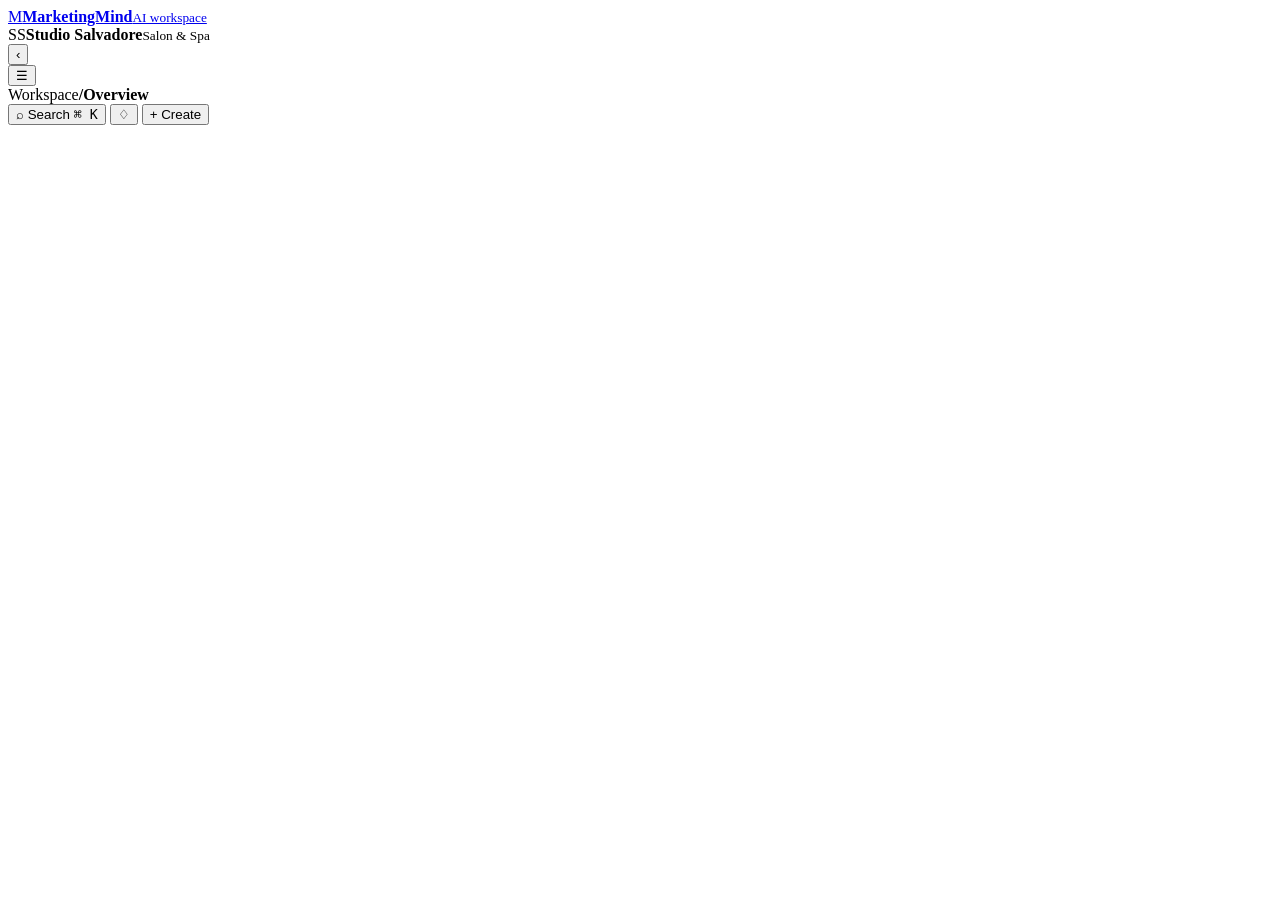
==== index.html @ ed291e64 "Add index.html" ====
<!doctype html>
<html lang="en">
<head>
  <meta charset="UTF-8" />
  <meta name="viewport" content="width=device-width, initial-scale=1.0" />
  <meta name="description" content="MarketingMind AI — a practical digital marketing workspace for local businesses." />
  <meta name="theme-color" content="#17130f" />
  <title>MarketingMind AI — Studio Salvadore</title>
  <link rel="preconnect" href="https://fonts.googleapis.com">
  <link rel="preconnect" href="https://fonts.gstatic.com" crossorigin>
  <link href="https://fonts.googleapis.com/css2?family=DM+Sans:wght@400;500;600;700&family=Manrope:wght@600;700;800&display=swap" rel="stylesheet">
  <link rel="stylesheet" href="styles.css" />
</head>
<body>
  <div class="app-shell">
    <aside class="sidebar" id="sidebar">
      <a class="brand" href="#dashboard" data-route="dashboard" aria-label="MarketingMind home">
        <span class="brand-mark">M</span><span><strong>MarketingMind</strong><small>AI workspace</small></span>
      </a>
      <nav id="mainNav" aria-label="Main navigation"></nav>
      <div class="sidebar-footer">
        <div class="workspace-mini"><span class="avatar">SS</span><span><strong>Studio Salvadore</strong><small>Salon & Spa</small></span></div>
        <button class="icon-button" id="collapseButton" title="Collapse navigation">‹</button>
      </div>
    </aside>

    <main class="main">
      <header class="topbar">
        <button class="mobile-menu icon-button" id="menuButton" aria-label="Open menu">☰</button>
        <div class="breadcrumbs"><span>Workspace</span><b>/</b><strong id="pageCrumb">Overview</strong></div>
        <div class="top-actions">
          <button class="search-trigger" id="searchButton"><span>⌕</span> Search <kbd>⌘ K</kbd></button>
          <button class="icon-button notice-button" title="Notifications">♢<i></i></button>
          <button class="primary-button" data-action="create-content">+ Create</button>
        </div>
      </header>
      <div class="page" id="app" tabindex="-1"></div>
    </main>
  </div>

  <div class="toast" id="toast" role="status"></div>
  <dialog id="modal"><form method="dialog" id="modalContent"></form></dialog>
  <script src="app.js"></script>
</body>
</html>
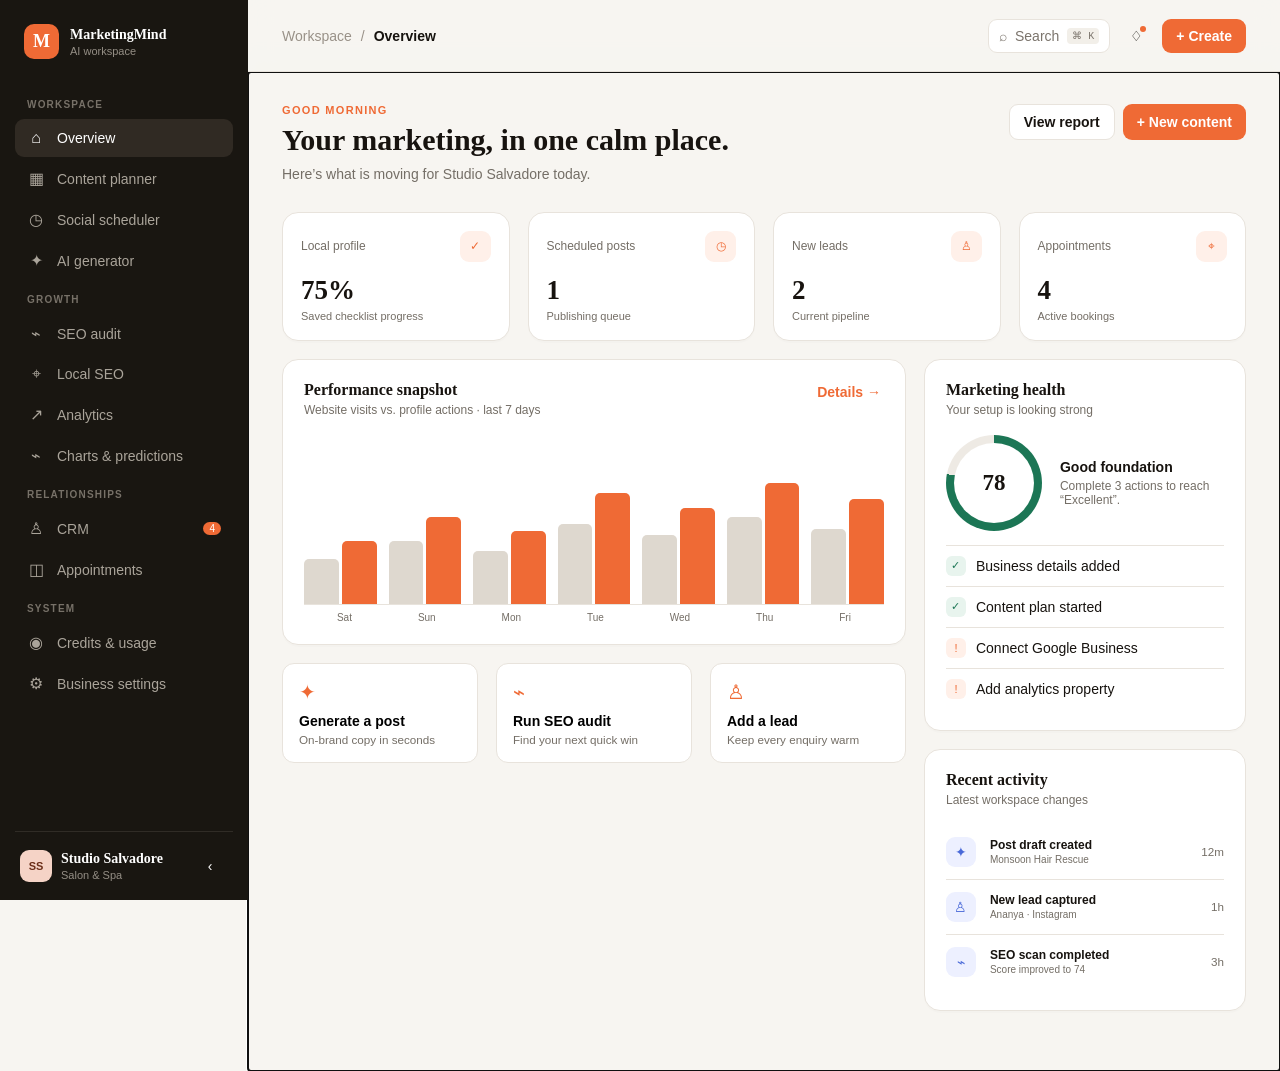
==== commit 65d4a72e: "Update index.html for installable PWA" ====
--- a/index.html
+++ b/index.html
@@ -5,7 +5,12 @@
   <meta name="viewport" content="width=device-width, initial-scale=1.0" />
   <meta name="description" content="MarketingMind AI — a practical digital marketing workspace for local businesses." />
   <meta name="theme-color" content="#17130f" />
+  <meta name="application-name" content="MarketingMind AI" />
+  <meta name="apple-mobile-web-app-capable" content="yes" />
+  <meta name="apple-mobile-web-app-status-bar-style" content="black-translucent" />
   <title>MarketingMind AI — Studio Salvadore</title>
+  <link rel="manifest" href="manifest.webmanifest" />
+  <link rel="icon" href="icon.svg" type="image/svg+xml" />
   <link rel="preconnect" href="https://fonts.googleapis.com">
   <link rel="preconnect" href="https://fonts.gstatic.com" crossorigin>
   <link href="https://fonts.googleapis.com/css2?family=DM+Sans:wght@400;500;600;700&family=Manrope:wght@600;700;800&display=swap" rel="stylesheet">
@@ -31,6 +36,7 @@
         <div class="top-actions">
           <button class="search-trigger" id="searchButton"><span>⌕</span> Search <kbd>⌘ K</kbd></button>
           <button class="icon-button notice-button" title="Notifications">♢<i></i></button>
+          <button class="ghost-button" id="installApp" hidden>Install app</button>
           <button class="primary-button" data-action="create-content">+ Create</button>
         </div>
       </header>
--- a/styles.css
+++ b/styles.css
@@ -0,0 +1,9 @@
+:root{--ink:#17130f;--muted:#746e66;--line:#e8e3dc;--paper:#f7f5f1;--card:#fff;--orange:#ef6a35;--orange-soft:#fff0e9;--green:#1c7655;--green-soft:#e8f4ee;--blue:#4969d8;--blue-soft:#edf0ff;--yellow:#e5a82b;--shadow:0 12px 40px rgba(37,29,20,.07);--radius:16px}
+*{box-sizing:border-box}html{scroll-behavior:smooth}body{margin:0;background:var(--paper);color:var(--ink);font-family:'DM Sans',sans-serif;font-size:14px}button,input,select,textarea{font:inherit}button{cursor:pointer}.app-shell{min-height:100vh;display:grid;grid-template-columns:248px 1fr}.sidebar{position:sticky;top:0;height:100vh;background:#191611;color:#fff;padding:24px 15px 16px;display:flex;flex-direction:column;z-index:20}.brand{display:flex;gap:11px;align-items:center;color:#fff;text-decoration:none;padding:0 9px 28px}.brand-mark{display:grid;place-items:center;width:35px;height:35px;border-radius:10px;background:var(--orange);font-family:Manrope;font-weight:800;font-size:18px}.brand strong,.workspace-mini strong{display:block;font-family:Manrope;font-size:14px}.brand small,.workspace-mini small{display:block;color:#948e85;font-size:11px;margin-top:2px}.nav-label{color:#777168;text-transform:uppercase;letter-spacing:.12em;font-size:10px;font-weight:700;padding:12px 12px 7px}.nav-item{width:100%;border:0;color:#aaa49a;background:transparent;border-radius:9px;display:flex;align-items:center;gap:12px;padding:10px 12px;margin:2px 0;text-align:left}.nav-item:hover{color:#fff;background:#25211c}.nav-item.active{color:#fff;background:#302a23}.nav-icon{font-size:16px;width:18px;text-align:center}.nav-badge{margin-left:auto;background:var(--orange);color:#fff;border-radius:10px;padding:1px 6px;font-size:10px}.sidebar-footer{margin-top:auto;border-top:1px solid #302c26;padding:16px 5px 0;display:flex;align-items:center;gap:8px}.workspace-mini{display:flex;gap:9px;align-items:center;min-width:0;flex:1}.workspace-mini strong{white-space:nowrap;overflow:hidden;text-overflow:ellipsis}.avatar{width:32px;height:32px;flex:none;border-radius:9px;background:#f5d3c6;color:#6b2e18;display:grid;place-items:center;font-size:11px;font-weight:800}.icon-button{border:0;background:transparent;color:inherit;border-radius:9px;width:36px;height:36px}.icon-button:hover{background:rgba(100,80,60,.08)}.main{min-width:0}.topbar{height:72px;background:rgba(247,245,241,.9);backdrop-filter:blur(12px);border-bottom:1px solid var(--line);display:flex;align-items:center;justify-content:space-between;padding:0 34px;position:sticky;top:0;z-index:10}.breadcrumbs{display:flex;gap:9px;align-items:center}.breadcrumbs span,.breadcrumbs b{color:#999188;font-weight:400}.top-actions{display:flex;align-items:center;gap:8px}.search-trigger{border:1px solid var(--line);background:#fff;color:#7b746c;border-radius:9px;padding:8px 10px;display:flex;gap:8px;align-items:center}.search-trigger kbd{border:0;background:#f2efe9;padding:2px 5px;border-radius:4px;font-size:10px}.notice-button{position:relative}.notice-button i{position:absolute;width:6px;height:6px;border-radius:50%;background:var(--orange);right:8px;top:8px}.primary-button,.secondary-button,.ghost-button{border-radius:9px;padding:9px 14px;font-weight:700;border:0}.primary-button{background:var(--orange);color:#fff}.primary-button:hover{background:#dc5825}.secondary-button{background:var(--ink);color:#fff}.ghost-button{background:#fff;color:var(--ink);border:1px solid var(--line)}.page{padding:32px 34px 60px;max-width:1500px;margin:auto}.page-heading{display:flex;justify-content:space-between;align-items:flex-start;margin-bottom:26px;gap:20px}.eyebrow{color:var(--orange);font-size:11px;font-weight:800;text-transform:uppercase;letter-spacing:.12em}.page-heading h1{font:800 30px/1.2 Manrope;margin:6px 0}.page-heading p{color:var(--muted);margin:0;max-width:640px;line-height:1.55}.heading-actions{display:flex;gap:8px}.grid{display:grid;gap:18px}.stats-grid{grid-template-columns:repeat(4,1fr);margin-bottom:18px}.stat-card,.card{background:var(--card);border:1px solid var(--line);border-radius:var(--radius);box-shadow:0 2px 0 rgba(30,25,20,.01)}.stat-card{padding:18px}.stat-top{display:flex;justify-content:space-between;align-items:center;color:var(--muted);font-size:12px}.stat-icon{width:31px;height:31px;border-radius:9px;display:grid;place-items:center;background:var(--orange-soft);color:var(--orange)}.stat-value{font:800 27px Manrope;margin:13px 0 4px}.trend{font-size:11px;color:var(--green)}.trend.neutral{color:var(--muted)}.dashboard-grid{grid-template-columns:minmax(0,1.55fr) minmax(290px,.8fr)}.card{padding:21px}.card-header{display:flex;justify-content:space-between;align-items:flex-start;margin-bottom:18px}.card-title{font:700 16px Manrope;margin:0}.card-subtitle{color:var(--muted);font-size:12px;margin:4px 0 0}.text-button{border:0;background:none;color:var(--orange);font-weight:700;padding:3px}.progress{height:7px;border-radius:10px;background:#eeeae4;overflow:hidden}.progress span{display:block;height:100%;border-radius:inherit;background:var(--orange)}.score-row{display:flex;align-items:center;gap:18px}.score-ring{--score:72;width:96px;height:96px;border-radius:50%;display:grid;place-items:center;background:conic-gradient(var(--green) calc(var(--score)*1%),#eeeae4 0);position:relative;flex:none}.score-ring:after{content:'';position:absolute;inset:8px;background:#fff;border-radius:50%}.score-ring strong{z-index:1;font:800 23px Manrope}.checklist{list-style:none;padding:0;margin:14px 0 0}.checklist li{padding:10px 0;border-top:1px solid var(--line);display:flex;gap:10px;align-items:center}.check-dot{width:20px;height:20px;border-radius:6px;display:grid;place-items:center;background:var(--green-soft);color:var(--green);font-size:11px}.check-dot.pending{background:var(--orange-soft);color:var(--orange)}.quick-actions{grid-template-columns:repeat(3,1fr);margin-top:18px}.quick-action{border:1px solid var(--line);background:#fff;border-radius:12px;padding:16px;text-align:left}.quick-action:hover{border-color:#d7c8bb;box-shadow:var(--shadow)}.quick-action span{display:block;color:var(--orange);font-size:20px;margin-bottom:9px}.quick-action strong{display:block}.quick-action small{color:var(--muted);display:block;margin-top:4px}.activity{list-style:none;padding:0;margin:0}.activity li{display:grid;grid-template-columns:34px 1fr auto;gap:10px;align-items:center;padding:12px 0;border-top:1px solid var(--line)}.activity li:first-child{border-top:0}.activity-icon{width:30px;height:30px;border-radius:9px;background:var(--blue-soft);color:var(--blue);display:grid;place-items:center}.activity p{margin:0;font-size:12px}.activity small{color:var(--muted)}.bar-chart{height:170px;display:flex;align-items:flex-end;gap:12px;padding-top:20px;border-bottom:1px solid var(--line)}.bar-group{height:100%;flex:1;display:flex;gap:3px;align-items:flex-end}.bar{width:50%;background:#ded8cf;border-radius:5px 5px 0 0}.bar.orange{background:var(--orange)}.chart-labels{display:flex;justify-content:space-around;color:var(--muted);font-size:10px;margin-top:7px}.table-wrap{overflow:auto}.data-table{width:100%;border-collapse:collapse}.data-table th{font-size:10px;text-transform:uppercase;letter-spacing:.08em;color:var(--muted);text-align:left;border-bottom:1px solid var(--line);padding:11px 10px}.data-table td{padding:13px 10px;border-bottom:1px solid var(--line);white-space:nowrap}.pill{display:inline-block;border-radius:20px;padding:4px 8px;font-size:10px;font-weight:700;background:var(--paper);color:var(--muted)}.pill.green{background:var(--green-soft);color:var(--green)}.pill.orange{background:var(--orange-soft);color:var(--orange)}.pill.blue{background:var(--blue-soft);color:var(--blue)}.module-grid{grid-template-columns:repeat(3,1fr)}.content-card{overflow:hidden;padding:0}.content-preview{height:120px;background:linear-gradient(135deg,#5d2d22,#e99a73);padding:17px;color:#fff;display:flex;flex-direction:column;justify-content:flex-end}.content-preview.alt{background:linear-gradient(135deg,#183c35,#75b29b)}.content-preview.third{background:linear-gradient(135deg,#3a315c,#a38ed9)}.content-body{padding:16px}.content-meta{display:flex;justify-content:space-between;color:var(--muted);font-size:11px;margin-top:13px}.form-grid{display:grid;grid-template-columns:1fr 1fr;gap:16px}.field{display:flex;flex-direction:column;gap:7px}.field.full{grid-column:1/-1}.field label{font-size:11px;font-weight:700;color:#5d5750}.field input,.field select,.field textarea{width:100%;border:1px solid var(--line);background:#fff;border-radius:9px;padding:11px;color:var(--ink);outline:none}.field textarea{min-height:100px;resize:vertical}.field input:focus,.field textarea:focus,.field select:focus{border-color:var(--orange);box-shadow:0 0 0 3px var(--orange-soft)}.settings-layout{display:grid;grid-template-columns:210px 1fr;gap:18px}.settings-nav button{display:block;width:100%;border:0;background:none;text-align:left;padding:10px;border-radius:8px;color:var(--muted)}.settings-nav button.active{background:var(--orange-soft);color:var(--orange);font-weight:700}.integration{display:flex;align-items:center;gap:13px;padding:14px;border:1px solid var(--line);border-radius:11px;margin-top:10px}.integration-logo{width:38px;height:38px;border-radius:10px;background:var(--paper);display:grid;place-items:center;font-weight:800}.integration div:nth-child(2){flex:1}.integration p{margin:2px 0 0;color:var(--muted);font-size:11px}.audit-row{display:grid;grid-template-columns:34px 1fr auto;align-items:center;gap:12px;padding:14px 0;border-bottom:1px solid var(--line)}.audit-state{width:29px;height:29px;border-radius:50%;display:grid;place-items:center;background:var(--green-soft);color:var(--green)}.audit-state.warn{background:#fff6df;color:#ad7813}.audit-state.bad{background:#feeceb;color:#bf4138}.audit-row p{margin:3px 0 0;color:var(--muted);font-size:11px}.credit-box{background:var(--ink);color:#fff;border-radius:var(--radius);padding:24px}.credit-box .progress{background:#3c3730;margin:16px 0 7px}.credit-box small{color:#a49d93}.calendar-strip{display:grid;grid-template-columns:repeat(7,1fr);gap:6px;margin-bottom:18px}.calendar-day{text-align:center;padding:10px 4px;border-radius:9px;background:var(--paper);color:var(--muted);font-size:11px}.calendar-day.active{background:var(--orange);color:#fff}.calendar-day strong{display:block;font-size:15px;margin-top:4px}.empty-state{text-align:center;padding:55px 20px}.empty-state span{font-size:35px}.empty-state h3{font:700 18px Manrope}.empty-state p{color:var(--muted)}dialog{border:0;border-radius:18px;padding:0;box-shadow:0 25px 80px rgba(0,0,0,.25);width:min(560px,calc(100% - 28px))}dialog::backdrop{background:rgba(25,20,15,.55);backdrop-filter:blur(3px)}#modalContent{padding:25px}.modal-head{display:flex;justify-content:space-between;align-items:center;margin-bottom:20px}.modal-head h2{font:800 20px Manrope;margin:0}.modal-actions{display:flex;justify-content:flex-end;gap:8px;margin-top:20px}.toast{position:fixed;right:25px;bottom:25px;background:var(--ink);color:#fff;padding:12px 17px;border-radius:10px;box-shadow:var(--shadow);transform:translateY(80px);opacity:0;transition:.25s;z-index:100}.toast.show{transform:none;opacity:1}.mobile-menu{display:none}.muted{color:var(--muted)}
+.forecast-controls{display:grid;grid-template-columns:180px 180px 1fr 1fr;gap:18px;align-items:end;margin-bottom:18px}.range-field{display:flex;flex-direction:column;gap:10px}.range-field label{font-size:11px;font-weight:700;color:#5d5750;display:flex;justify-content:space-between}.range-field strong{color:var(--orange)}.range-field input{accent-color:var(--orange);width:100%}.forecast-stats{margin-top:0}.prediction-grid{grid-template-columns:minmax(0,1.6fr) minmax(260px,.7fr)}.chart-legend{display:flex;flex-wrap:wrap;gap:12px;color:var(--muted);font-size:10px}.chart-legend span{display:flex;align-items:center;gap:5px}.legend-dot{width:18px;height:3px;border-radius:3px;background:#25211c}.legend-dot.baseline{background:#a49d93}.legend-dot.scenario{background:var(--orange)}.svg-chart{width:100%;min-height:310px}.svg-chart svg{display:block;width:100%;height:auto;overflow:visible}.grid-line{stroke:#ece7e0;stroke-width:1}.axis-line{stroke:#cbc4bb;stroke-width:1}.axis-label,.axis-caption{fill:var(--muted);font-size:10px}.forecast-zone{fill:#fff8f3}.forecast-label{fill:var(--orange);font-size:9px;font-weight:800;letter-spacing:.12em}.chart-line{fill:none;stroke-width:3;stroke-linejoin:round;stroke-linecap:round}.actual-line{stroke:#25211c}.baseline-line{stroke:#a49d93;stroke-dasharray:6 6}.scenario-line{stroke:var(--orange)}.scenario-point{fill:#fff;stroke:var(--orange);stroke-width:3}.channel-chart{padding-top:8px}.channel-row{margin-bottom:22px}.channel-row>div:first-child{display:flex;justify-content:space-between;gap:12px;margin-bottom:8px}.channel-row span{color:var(--muted);font-size:11px}.channel-track{height:9px;background:#eeeae4;border-radius:9px;overflow:hidden}.channel-track span{display:block;height:100%;background:var(--orange);border-radius:inherit}.channel-row:nth-child(2) .channel-track span{background:var(--green)}.channel-row:nth-child(3) .channel-track span{background:var(--blue)}.channel-row:nth-child(4) .channel-track span{background:var(--yellow)}.assumption-grid{display:grid;grid-template-columns:repeat(4,1fr);gap:20px}.assumption-grid>div{border-left:2px solid var(--line);padding-left:12px}.assumption-grid p{color:var(--muted);font-size:11px;line-height:1.5;margin:5px 0 0}
+@media(max-width:1050px){.stats-grid{grid-template-columns:repeat(2,1fr)}.module-grid{grid-template-columns:repeat(2,1fr)}}
+@media(max-width:800px){.app-shell{display:block}.sidebar{position:fixed;left:-270px;width:248px;transition:.25s}.sidebar.open{left:0;box-shadow:20px 0 50px rgba(0,0,0,.2)}.mobile-menu{display:block}.topbar{padding:0 16px}.breadcrumbs{display:none}.page{padding:24px 16px 50px}.dashboard-grid,.settings-layout,.prediction-grid{grid-template-columns:1fr}.forecast-controls{grid-template-columns:1fr 1fr}.search-trigger{display:none}.page-heading{display:block}.heading-actions{margin-top:14px}.module-grid{grid-template-columns:1fr 1fr}.assumption-grid{grid-template-columns:1fr 1fr}}
+@media(max-width:550px){.stats-grid,.module-grid,.quick-actions,.form-grid,.forecast-controls,.assumption-grid{grid-template-columns:1fr}.field.full{grid-column:auto}.top-actions .notice-button{display:none}.page-heading h1{font-size:25px}.calendar-strip{gap:2px}.calendar-day{font-size:9px}.card{padding:17px}.chart-legend{margin-top:10px}.svg-chart{min-height:240px}}
+.data-import{display:flex;align-items:center;justify-content:space-between;gap:20px;margin-bottom:12px}.data-import-actions{display:flex;align-items:center;gap:8px;flex:none}.file-button{display:inline-block}@media(max-width:550px){.data-import{align-items:flex-start;flex-direction:column}.data-import-actions{width:100%;justify-content:space-between}}
+.combined-analysis{margin-bottom:18px}.analysis-layout{display:grid;grid-template-columns:.85fr 1.15fr;gap:28px}.analysis-score{display:flex;align-items:center;gap:18px}.signal-list{display:flex;flex-wrap:wrap;gap:7px;margin-top:12px}.signal-list span{background:var(--paper);border-radius:7px;padding:6px 8px;color:var(--muted);font-size:10px}.signal-list b{color:var(--ink);margin-left:4px}.fundamental-head{display:flex;justify-content:space-between;align-items:flex-start}.fundamental-head>strong{font:800 25px Manrope;color:var(--orange)}.fundamental-inputs{display:grid;grid-template-columns:repeat(4,1fr);gap:9px;margin-top:12px}.fundamental-inputs .field input{padding:8px}.analysis-verdict{margin-top:18px;padding:12px 14px;background:var(--green-soft);color:var(--green);border-radius:10px;font-size:12px;line-height:1.5}@media(max-width:900px){.analysis-layout{grid-template-columns:1fr}.fundamental-inputs{grid-template-columns:1fr 1fr}}@media(max-width:550px){.analysis-score{align-items:flex-start}.fundamental-inputs{grid-template-columns:1fr 1fr}}
+
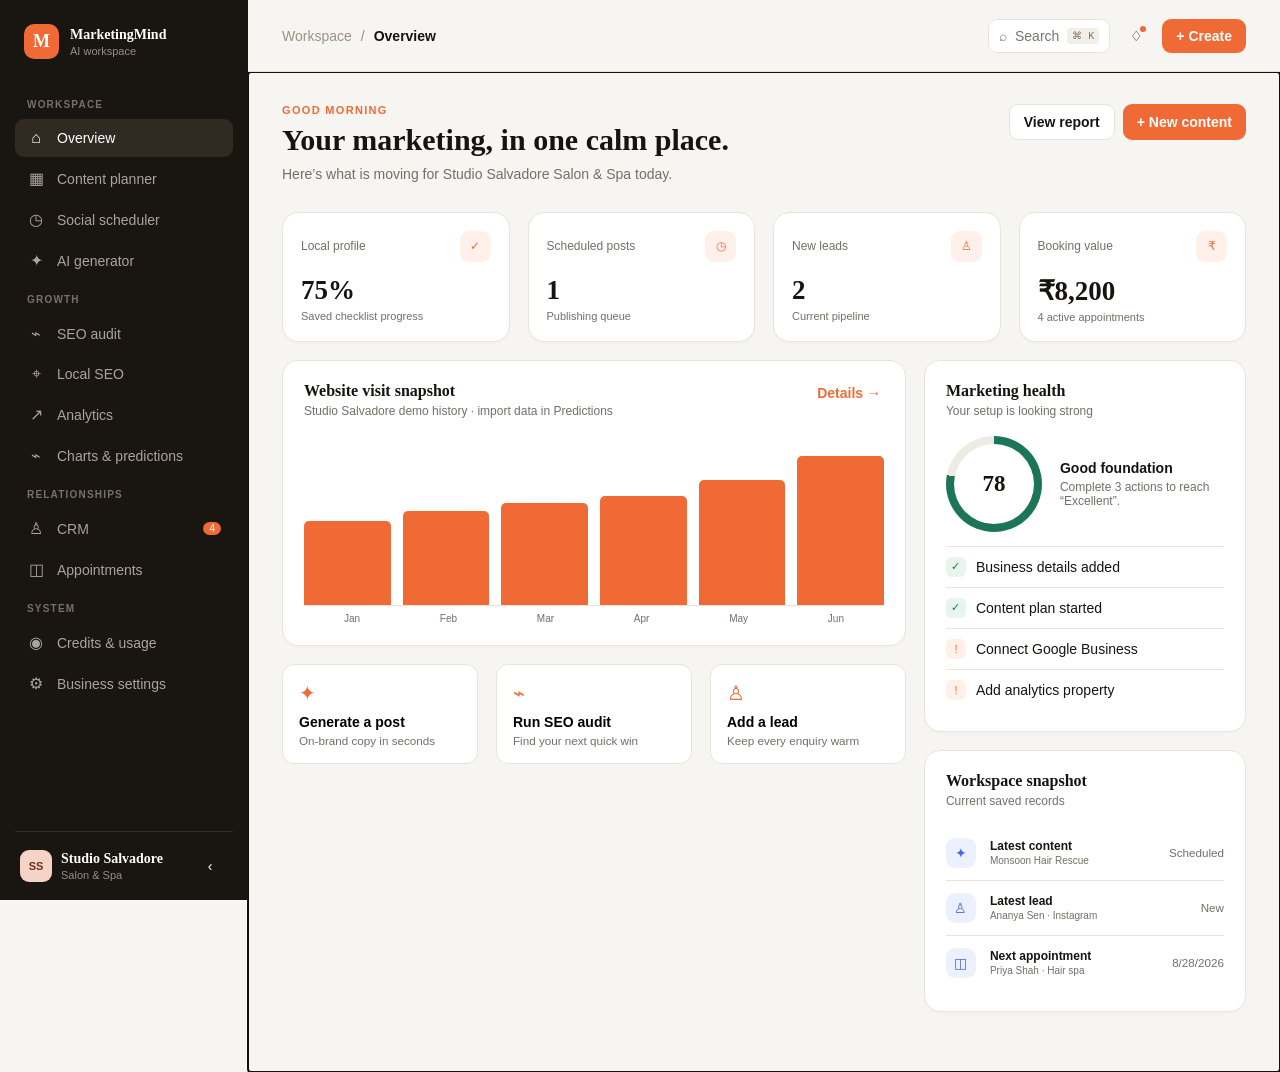
==== commit d4da6e79: "Add dynamic workspace branding targets" ====
--- a/index.html
+++ b/index.html
@@ -24,7 +24,7 @@
       </a>
       <nav id="mainNav" aria-label="Main navigation"></nav>
       <div class="sidebar-footer">
-        <div class="workspace-mini"><span class="avatar">SS</span><span><strong>Studio Salvadore</strong><small>Salon & Spa</small></span></div>
+        <div class="workspace-mini"><span class="avatar" id="workspaceAvatar">SS</span><span><strong id="workspaceName">Studio Salvadore</strong><small id="workspaceCategory">Salon & Spa</small></span></div>
         <button class="icon-button" id="collapseButton" title="Collapse navigation">‹</button>
       </div>
     </aside>
@@ -35,7 +35,7 @@
         <div class="breadcrumbs"><span>Workspace</span><b>/</b><strong id="pageCrumb">Overview</strong></div>
         <div class="top-actions">
           <button class="search-trigger" id="searchButton"><span>⌕</span> Search <kbd>⌘ K</kbd></button>
-          <button class="icon-button notice-button" title="Notifications">♢<i></i></button>
+          <button class="icon-button notice-button" id="notificationButton" title="Notifications" aria-label="Notifications">♢<i></i></button>
           <button class="ghost-button" id="installApp" hidden>Install app</button>
           <button class="primary-button" data-action="create-content">+ Create</button>
         </div>
--- a/styles.css
+++ b/styles.css
@@ -5,5 +5,7 @@
 @media(max-width:800px){.app-shell{display:block}.sidebar{position:fixed;left:-270px;width:248px;transition:.25s}.sidebar.open{left:0;box-shadow:20px 0 50px rgba(0,0,0,.2)}.mobile-menu{display:block}.topbar{padding:0 16px}.breadcrumbs{display:none}.page{padding:24px 16px 50px}.dashboard-grid,.settings-layout,.prediction-grid{grid-template-columns:1fr}.forecast-controls{grid-template-columns:1fr 1fr}.search-trigger{display:none}.page-heading{display:block}.heading-actions{margin-top:14px}.module-grid{grid-template-columns:1fr 1fr}.assumption-grid{grid-template-columns:1fr 1fr}}
 @media(max-width:550px){.stats-grid,.module-grid,.quick-actions,.form-grid,.forecast-controls,.assumption-grid{grid-template-columns:1fr}.field.full{grid-column:auto}.top-actions .notice-button{display:none}.page-heading h1{font-size:25px}.calendar-strip{gap:2px}.calendar-day{font-size:9px}.card{padding:17px}.chart-legend{margin-top:10px}.svg-chart{min-height:240px}}
 .data-import{display:flex;align-items:center;justify-content:space-between;gap:20px;margin-bottom:12px}.data-import-actions{display:flex;align-items:center;gap:8px;flex:none}.file-button{display:inline-block}@media(max-width:550px){.data-import{align-items:flex-start;flex-direction:column}.data-import-actions{width:100%;justify-content:space-between}}
+.search-results{display:grid;gap:7px;margin-top:14px;max-height:360px;overflow:auto}.search-result{display:grid;grid-template-columns:30px 1fr auto;align-items:center;gap:10px;border:1px solid var(--line);background:#fff;border-radius:10px;padding:11px;text-align:left;color:var(--ink)}.search-result:hover,.search-result:focus{border-color:var(--orange);background:var(--orange-soft)}.search-result span{color:var(--orange);font-size:17px}.search-result small{color:var(--muted)}.empty-search{text-align:center;color:var(--muted);padding:28px}
+.notification-list{display:grid;gap:8px}.notification-item{display:grid;grid-template-columns:36px 1fr auto;gap:11px;align-items:center;border:1px solid var(--line);background:#fff;border-radius:11px;padding:13px;text-align:left;color:var(--ink)}.notification-item:hover{border-color:var(--orange);background:var(--orange-soft)}.notification-item>span{width:34px;height:34px;border-radius:9px;background:var(--orange-soft);color:var(--orange);display:grid;place-items:center;font-size:17px}.notification-item small{display:block;color:var(--muted);margin-top:3px}.notification-item>strong{color:var(--orange)}
 .combined-analysis{margin-bottom:18px}.analysis-layout{display:grid;grid-template-columns:.85fr 1.15fr;gap:28px}.analysis-score{display:flex;align-items:center;gap:18px}.signal-list{display:flex;flex-wrap:wrap;gap:7px;margin-top:12px}.signal-list span{background:var(--paper);border-radius:7px;padding:6px 8px;color:var(--muted);font-size:10px}.signal-list b{color:var(--ink);margin-left:4px}.fundamental-head{display:flex;justify-content:space-between;align-items:flex-start}.fundamental-head>strong{font:800 25px Manrope;color:var(--orange)}.fundamental-inputs{display:grid;grid-template-columns:repeat(4,1fr);gap:9px;margin-top:12px}.fundamental-inputs .field input{padding:8px}.analysis-verdict{margin-top:18px;padding:12px 14px;background:var(--green-soft);color:var(--green);border-radius:10px;font-size:12px;line-height:1.5}@media(max-width:900px){.analysis-layout{grid-template-columns:1fr}.fundamental-inputs{grid-template-columns:1fr 1fr}}@media(max-width:550px){.analysis-score{align-items:flex-start}.fundamental-inputs{grid-template-columns:1fr 1fr}}
 
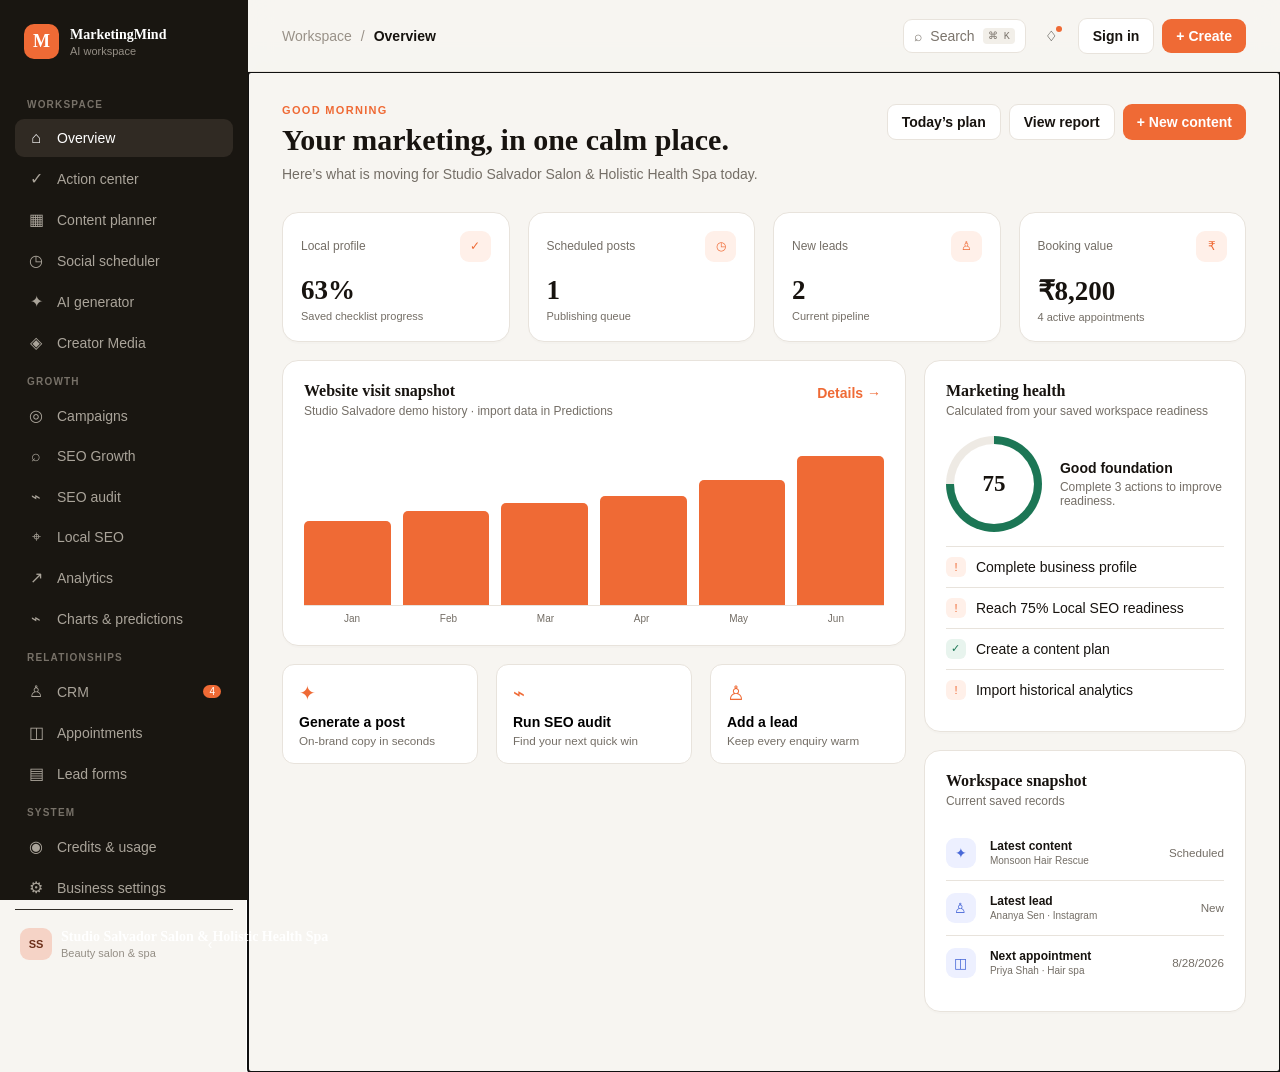
==== commit 7bf37020: "Integrate verified Studio Salvador profile and safe connectors" ====
--- a/index.html
+++ b/index.html
@@ -1,52 +1,52 @@
-<!doctype html>
-<html lang="en">
-<head>
-  <meta charset="UTF-8" />
-  <meta name="viewport" content="width=device-width, initial-scale=1.0" />
-  <meta name="description" content="MarketingMind AI — a practical digital marketing workspace for local businesses." />
-  <meta name="theme-color" content="#17130f" />
-  <meta name="application-name" content="MarketingMind AI" />
-  <meta name="apple-mobile-web-app-capable" content="yes" />
-  <meta name="apple-mobile-web-app-status-bar-style" content="black-translucent" />
-  <title>MarketingMind AI — Studio Salvadore</title>
-  <link rel="manifest" href="manifest.webmanifest" />
-  <link rel="icon" href="icon.svg" type="image/svg+xml" />
-  <link rel="preconnect" href="https://fonts.googleapis.com">
-  <link rel="preconnect" href="https://fonts.gstatic.com" crossorigin>
-  <link href="https://fonts.googleapis.com/css2?family=DM+Sans:wght@400;500;600;700&family=Manrope:wght@600;700;800&display=swap" rel="stylesheet">
-  <link rel="stylesheet" href="styles.css" />
-</head>
-<body>
-  <div class="app-shell">
-    <aside class="sidebar" id="sidebar">
-      <a class="brand" href="#dashboard" data-route="dashboard" aria-label="MarketingMind home">
-        <span class="brand-mark">M</span><span><strong>MarketingMind</strong><small>AI workspace</small></span>
-      </a>
-      <nav id="mainNav" aria-label="Main navigation"></nav>
-      <div class="sidebar-footer">
-        <div class="workspace-mini"><span class="avatar" id="workspaceAvatar">SS</span><span><strong id="workspaceName">Studio Salvadore</strong><small id="workspaceCategory">Salon & Spa</small></span></div>
-        <button class="icon-button" id="collapseButton" title="Collapse navigation">‹</button>
-      </div>
-    </aside>
-
-    <main class="main">
-      <header class="topbar">
-        <button class="mobile-menu icon-button" id="menuButton" aria-label="Open menu">☰</button>
-        <div class="breadcrumbs"><span>Workspace</span><b>/</b><strong id="pageCrumb">Overview</strong></div>
-        <div class="top-actions">
-          <button class="search-trigger" id="searchButton"><span>⌕</span> Search <kbd>⌘ K</kbd></button>
-          <button class="icon-button notice-button" id="notificationButton" title="Notifications" aria-label="Notifications">♢<i></i></button>
-          <button class="ghost-button" id="installApp" hidden>Install app</button>
-          <button class="primary-button" data-action="create-content">+ Create</button>
-        </div>
-      </header>
-      <div class="page" id="app" tabindex="-1"></div>
-    </main>
-  </div>
-
-  <div class="toast" id="toast" role="status"></div>
-  <dialog id="modal"><form method="dialog" id="modalContent"></form></dialog>
-  <script src="app.js"></script>
-</body>
-</html>
+<!doctype html>
+<html lang="en">
+<head>
+  <meta charset="UTF-8" />
+  <meta name="viewport" content="width=device-width, initial-scale=1.0" />
+  <meta name="description" content="MarketingMind AI — a practical digital marketing workspace for local businesses." />
+  <meta name="theme-color" content="#17130f" />
+  <meta name="application-name" content="MarketingMind AI" />
+  <meta name="apple-mobile-web-app-capable" content="yes" />
+  <meta name="apple-mobile-web-app-status-bar-style" content="black-translucent" />
+  <title>MarketingMind AI — Studio Salvador</title>
+  <link rel="manifest" href="manifest.webmanifest" />
+  <link rel="icon" href="icon.svg" type="image/svg+xml" />
+  <link rel="preconnect" href="https://fonts.googleapis.com">
+  <link rel="preconnect" href="https://fonts.gstatic.com" crossorigin>
+  <link href="https://fonts.googleapis.com/css2?family=DM+Sans:wght@400;500;600;700&family=Manrope:wght@600;700;800&display=swap" rel="stylesheet">
+  <link rel="stylesheet" href="styles.css" />
+</head>
+<body>
+  <div class="app-shell">
+    <aside class="sidebar" id="sidebar">
+      <a class="brand" href="#dashboard" data-route="dashboard" aria-label="MarketingMind home">
+        <span class="brand-mark">M</span><span><strong>MarketingMind</strong><small>AI workspace</small></span>
+      </a>
+      <nav id="mainNav" aria-label="Main navigation"></nav>
+      <div class="sidebar-footer">
+        <div class="workspace-mini"><span class="avatar" id="workspaceAvatar">SS</span><span><strong id="workspaceName">Studio Salvador</strong><small id="workspaceCategory">Salon & Spa</small></span></div>
+        <button class="icon-button" id="collapseButton" title="Collapse navigation">‹</button>
+      </div>
+    </aside>
 
+    <main class="main">
+      <header class="topbar">
+        <button class="mobile-menu icon-button" id="menuButton" aria-label="Open menu">☰</button>
+        <div class="breadcrumbs"><span>Workspace</span><b>/</b><strong id="pageCrumb">Overview</strong></div>
+        <div class="top-actions">
+          <button class="search-trigger" id="searchButton"><span>⌕</span> Search <kbd>⌘ K</kbd></button>
+          <button class="icon-button notice-button" id="notificationButton" title="Notifications" aria-label="Notifications">♢<i></i></button>
+          <button class="ghost-button" id="accountButton">Sign in</button>
+          <button class="ghost-button" id="installApp" hidden>Install app</button>
+          <button class="primary-button" data-action="create-content">+ Create</button>
+        </div>
+      </header>
+      <div class="page" id="app" tabindex="-1"></div>
+    </main>
+  </div>
+
+  <div class="toast" id="toast" role="status"></div>
+  <dialog id="modal"><form method="dialog" id="modalContent"></form></dialog>
+  <script src="app.js"></script>
+</body>
+</html>
--- a/styles.css
+++ b/styles.css
@@ -7,5 +7,18 @@
 .data-import{display:flex;align-items:center;justify-content:space-between;gap:20px;margin-bottom:12px}.data-import-actions{display:flex;align-items:center;gap:8px;flex:none}.file-button{display:inline-block}@media(max-width:550px){.data-import{align-items:flex-start;flex-direction:column}.data-import-actions{width:100%;justify-content:space-between}}
 .search-results{display:grid;gap:7px;margin-top:14px;max-height:360px;overflow:auto}.search-result{display:grid;grid-template-columns:30px 1fr auto;align-items:center;gap:10px;border:1px solid var(--line);background:#fff;border-radius:10px;padding:11px;text-align:left;color:var(--ink)}.search-result:hover,.search-result:focus{border-color:var(--orange);background:var(--orange-soft)}.search-result span{color:var(--orange);font-size:17px}.search-result small{color:var(--muted)}.empty-search{text-align:center;color:var(--muted);padding:28px}
 .notification-list{display:grid;gap:8px}.notification-item{display:grid;grid-template-columns:36px 1fr auto;gap:11px;align-items:center;border:1px solid var(--line);background:#fff;border-radius:11px;padding:13px;text-align:left;color:var(--ink)}.notification-item:hover{border-color:var(--orange);background:var(--orange-soft)}.notification-item>span{width:34px;height:34px;border-radius:9px;background:var(--orange-soft);color:var(--orange);display:grid;place-items:center;font-size:17px}.notification-item small{display:block;color:var(--muted);margin-top:3px}.notification-item>strong{color:var(--orange)}
+.planner-toolbar{display:flex;align-items:center;justify-content:space-between;gap:16px;margin-bottom:18px;padding:13px 16px}.planner-filters{display:flex;align-items:center;gap:12px}.planner-filters label{font-size:11px;font-weight:700;color:var(--muted)}.planner-filters select{margin-left:6px;border:1px solid var(--line);background:#fff;border-radius:8px;padding:8px;color:var(--ink)}
+.planner-filters input{margin-left:6px;border:1px solid var(--line);background:#fff;border-radius:8px;padding:8px;color:var(--ink);min-width:210px}
+button:disabled{cursor:not-allowed;opacity:.55}
+.integration-guide{padding:7px 10px;font-size:11px}.setup-steps{display:grid;gap:10px;margin-bottom:18px}.setup-steps>div{display:flex;gap:11px;align-items:flex-start;padding:11px;border:1px solid var(--line);border-radius:10px;background:var(--paper)}.setup-steps span{width:24px;height:24px;flex:none;display:grid;place-items:center;border-radius:50%;background:var(--orange);color:#fff;font-weight:800;font-size:11px}.setup-steps p{margin:0;line-height:1.45}.setup-steps small{color:var(--muted)}.integration-note{padding:11px 13px;border-left:3px solid var(--orange);background:var(--orange-soft);line-height:1.5}.setup-link{display:inline-block;text-decoration:none;margin-top:2px}
+.form-builder-grid{display:grid;grid-template-columns:minmax(0,1fr) minmax(340px,.78fr);gap:18px;align-items:start}.public-form-preview{background:linear-gradient(160deg,#fff 0%,#fffaf6 100%);box-shadow:0 18px 50px rgba(71,48,30,.08)}.preview-label{display:inline-block;color:var(--orange);background:var(--orange-soft);border-radius:20px;padding:5px 9px;font-size:10px;font-weight:800;text-transform:uppercase;letter-spacing:.08em}.lead-form-brand{display:flex;align-items:center;gap:9px;margin:20px 0}.lead-form-brand .brand-mark{width:30px;height:30px;color:#fff}.lead-form-brand small{font-weight:700}.public-form-preview h2{font:800 24px/1.25 Manrope;margin:0 0 8px}.public-form-preview>p{color:var(--muted);line-height:1.55;margin:0 0 19px}.public-form-preview .field{margin-bottom:13px}.consent-check{display:flex;gap:9px;align-items:flex-start;color:var(--muted);font-size:11px;line-height:1.45;margin:2px 0 15px}.capture-submit{width:100%;padding:12px}.privacy-copy{display:block;text-align:center;color:var(--muted);margin-top:10px}@media(max-width:800px){.form-builder-grid{grid-template-columns:1fr}}
+.heading-actions a{text-decoration:none;display:inline-block}
+.action-list{display:grid}.action-item{display:grid;grid-template-columns:34px 1fr auto;gap:13px;align-items:center;padding:17px 0;border-top:1px solid var(--line)}.action-item:first-child{border-top:0}.action-check{width:28px;height:28px;border:1px solid var(--line);background:#fff;border-radius:50%;color:var(--muted);font-size:16px}.action-check:hover{border-color:var(--green);background:var(--green-soft);color:var(--green)}.action-title{display:flex;align-items:center;gap:9px}.action-item p{margin:5px 0;color:var(--muted);font-size:12px}.action-item small{color:#9a9289}.priority{border-radius:15px;padding:3px 7px;font-size:9px;font-weight:800;text-transform:uppercase;letter-spacing:.06em}.priority.high{background:#feeceb;color:#bf4138}.priority.medium{background:var(--orange-soft);color:var(--orange)}.priority.low{background:var(--blue-soft);color:var(--blue)}.completed-action{display:flex;align-items:center;gap:10px;padding:11px 0;border-top:1px solid var(--line);color:var(--muted)}.completed-action span{color:var(--green)}@media(max-width:650px){.action-item{grid-template-columns:30px 1fr}.action-item>.ghost-button{grid-column:2;justify-self:start}.action-title{align-items:flex-start;flex-direction:column;gap:5px}}
+.live-audit-card{display:grid;grid-template-columns:minmax(260px,.8fr) minmax(420px,1.2fr);gap:22px;align-items:center;margin-bottom:18px}.live-audit-form{display:flex;gap:8px}.live-audit-form input{min-width:0;flex:1;border:1px solid var(--line);border-radius:9px;padding:11px;color:var(--ink);outline:none}.live-audit-form input:focus{border-color:var(--orange);box-shadow:0 0 0 3px var(--orange-soft)}.live-audit-card>small{grid-column:2}@media(max-width:800px){.live-audit-card{grid-template-columns:1fr}.live-audit-card>small{grid-column:auto}}@media(max-width:520px){.live-audit-form{align-items:stretch;flex-direction:column}}
+.fix-plan{display:grid}.fix-item{display:grid;grid-template-columns:auto 1fr auto;gap:13px;align-items:center;padding:16px 0;border-top:1px solid var(--line)}.fix-item:first-child{border-top:0}.fix-item p{margin:5px 0;color:var(--muted);font-size:12px}.fix-item small{color:#978f86}.fix-modal-head{padding:14px;border-radius:11px;background:var(--paper);margin-bottom:16px}.fix-modal-head p{margin:10px 0 0;line-height:1.55}.fix-steps{padding-left:23px}.fix-steps li{padding:8px 0;line-height:1.5}@media(max-width:650px){.fix-item{grid-template-columns:auto 1fr}.fix-item>.ghost-button{grid-column:2;justify-self:start}}
+.funnel-list{display:grid;gap:14px}.funnel-step>div:first-child{display:flex;justify-content:space-between;gap:12px}.funnel-step>div:first-child span{font-weight:800}.funnel-track{height:8px;background:var(--paper);border-radius:10px;overflow:hidden;margin:7px 0 4px}.funnel-track span{display:block;height:100%;border-radius:inherit;background:linear-gradient(90deg,var(--orange),#ef9c79)}.funnel-step small{color:var(--muted);font-size:10px}.insight-list{list-style:none;padding:0;margin:14px 0 0}.insight-list li{display:grid;grid-template-columns:27px 1fr;gap:10px;padding:13px 0;border-top:1px solid var(--line)}.insight-list li>span{width:24px;height:24px;display:grid;place-items:center;border-radius:50%;background:var(--orange-soft);color:var(--orange);font-weight:800;font-size:10px}.insight-list p{margin:0}.insight-list small{display:block;color:var(--muted);margin-top:4px;line-height:1.4}
+.campaign-card{display:flex;flex-direction:column;min-height:360px}.campaign-head{display:flex;justify-content:space-between;align-items:center}.campaign-card h2{font:800 19px/1.3 Manrope;margin:18px 0 5px}.campaign-card>p{color:var(--muted);margin:0}.campaign-dates{display:inline-block;align-self:flex-start;background:var(--paper);border-radius:7px;padding:6px 8px;color:var(--muted);font-size:10px;margin-top:12px}.campaign-budget{margin:20px 0}.campaign-budget>div:first-child{display:flex;justify-content:space-between;gap:12px;margin-bottom:8px}.campaign-budget span{color:var(--muted);font-size:11px}.campaign-budget small{display:block;margin-top:5px}.budget-alert{color:#bf4138}.campaign-metrics{display:grid;grid-template-columns:repeat(4,1fr);gap:6px;border-top:1px solid var(--line);border-bottom:1px solid var(--line);padding:13px 0}.campaign-metrics div{text-align:center;border-left:1px solid var(--line)}.campaign-metrics div:first-child{border-left:0}.campaign-metrics b,.campaign-metrics span{display:block}.campaign-metrics b{font:800 14px Manrope}.campaign-metrics span{color:var(--muted);font-size:9px;margin-top:3px}.campaign-notes{color:var(--muted);line-height:1.5;margin-top:15px}.campaign-card[hidden]{display:none}@media(max-width:550px){.campaign-metrics{grid-template-columns:1fr 1fr}.campaign-metrics div:nth-child(3){border-left:0}}
+.timing-list{list-style:none;padding:0;margin:12px 0 0}.timing-list li{display:flex;justify-content:space-between;gap:12px;padding:11px 0;border-top:1px solid var(--line)}.timing-list span{color:var(--muted);font-size:11px;text-align:right}.social-preview{border:1px solid var(--line);border-radius:14px;padding:17px;background:#fff}.social-preview-head{display:flex;gap:10px;align-items:center}.social-preview-head small{display:block;color:var(--muted);margin-top:2px}.social-preview>p{font-size:15px;line-height:1.65;white-space:normal;margin:18px 0}.social-preview-meta{display:flex;justify-content:space-between;gap:12px;color:var(--muted);font-size:10px;border-top:1px solid var(--line);padding-top:10px}.preflight-detail{margin-top:18px}.preflight-detail h3{font:700 15px Manrope}.preflight-detail ul{list-style:none;padding:0}.preflight-detail li{display:flex;gap:9px;padding:8px 0;color:var(--muted)}.preflight-detail li span{color:var(--orange);font-weight:800}.preflight-ok{padding:11px;background:var(--green-soft);color:var(--green);border-radius:9px}
+@media(max-width:550px){.planner-toolbar,.planner-filters{align-items:stretch;flex-direction:column}.planner-filters select,.planner-filters input{display:block;width:100%;min-width:0;margin:5px 0 0}}
 .combined-analysis{margin-bottom:18px}.analysis-layout{display:grid;grid-template-columns:.85fr 1.15fr;gap:28px}.analysis-score{display:flex;align-items:center;gap:18px}.signal-list{display:flex;flex-wrap:wrap;gap:7px;margin-top:12px}.signal-list span{background:var(--paper);border-radius:7px;padding:6px 8px;color:var(--muted);font-size:10px}.signal-list b{color:var(--ink);margin-left:4px}.fundamental-head{display:flex;justify-content:space-between;align-items:flex-start}.fundamental-head>strong{font:800 25px Manrope;color:var(--orange)}.fundamental-inputs{display:grid;grid-template-columns:repeat(4,1fr);gap:9px;margin-top:12px}.fundamental-inputs .field input{padding:8px}.analysis-verdict{margin-top:18px;padding:12px 14px;background:var(--green-soft);color:var(--green);border-radius:10px;font-size:12px;line-height:1.5}@media(max-width:900px){.analysis-layout{grid-template-columns:1fr}.fundamental-inputs{grid-template-columns:1fr 1fr}}@media(max-width:550px){.analysis-score{align-items:flex-start}.fundamental-inputs{grid-template-columns:1fr 1fr}}
 
